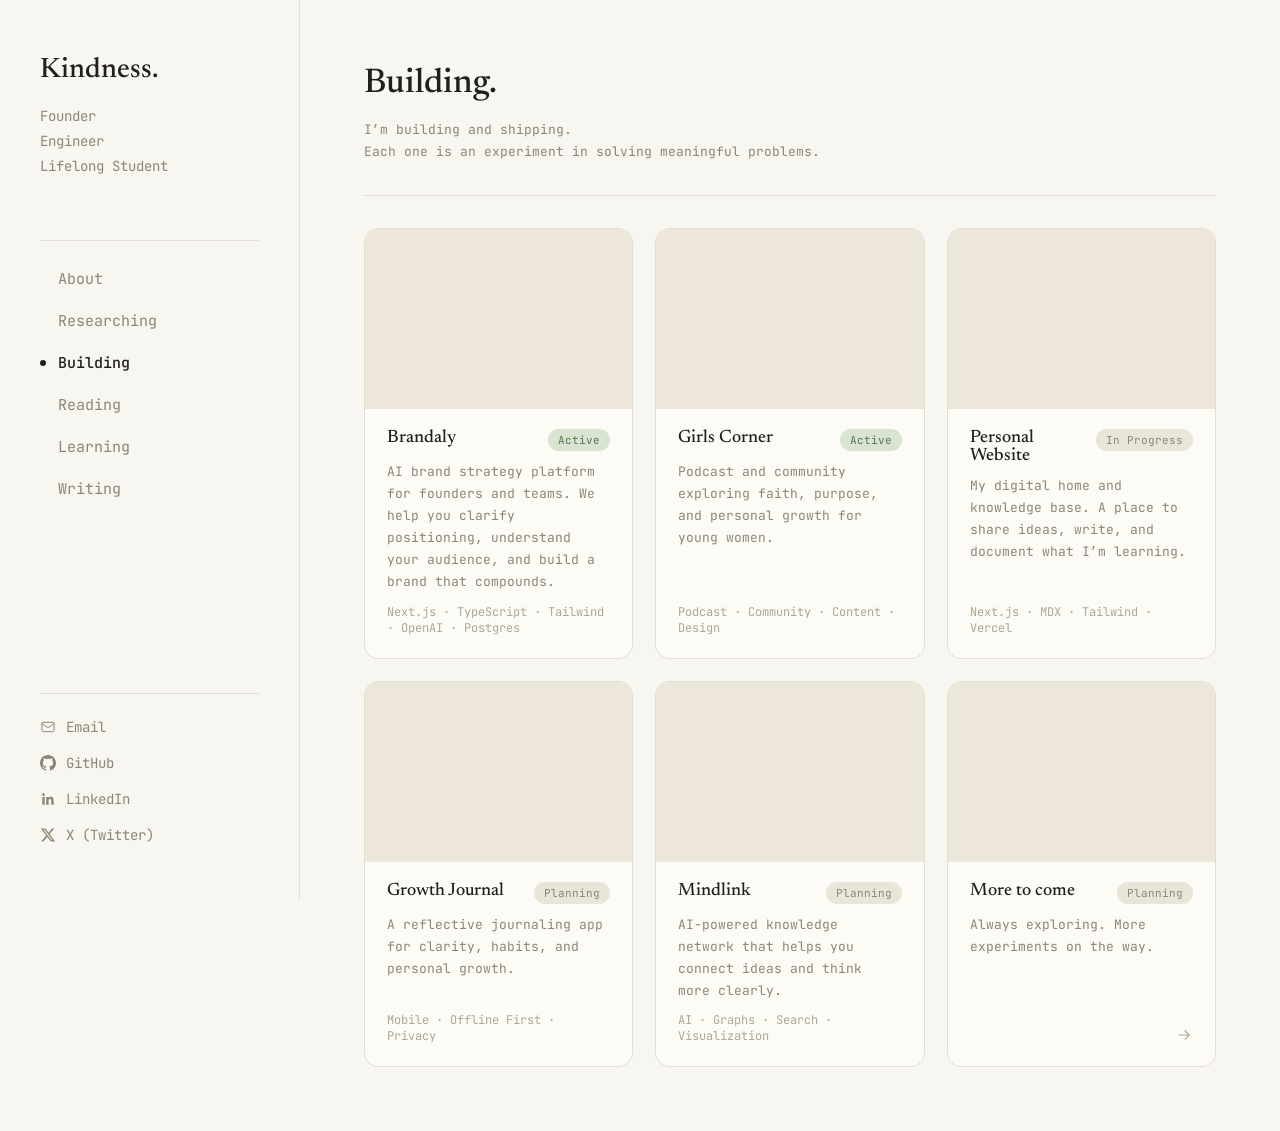
==== building.html @ 27976027 "personal website" ====
<!DOCTYPE html>
<html lang="en">
<head>
<meta charset="UTF-8" />
<meta name="viewport" content="width=device-width, initial-scale=1.0" />
<title>Building — Kindness.</title>
<link rel="preconnect" href="https://fonts.googleapis.com" />
<link rel="preconnect" href="https://fonts.gstatic.com" crossorigin />
<link href="https://fonts.googleapis.com/css2?family=JetBrains+Mono:wght@400;500;600&family=Newsreader:ital,opsz,wght@0,72,400;0,72,500;0,72,600;1,72,400&display=swap" rel="stylesheet" />
<link rel="stylesheet" href="styles.css" />
</head>
<body>
<div class="layout-article">

  <aside class="sidebar">
    <div class="sidebar-top">
      <h1 class="logo">Kindness.</h1>
      <div class="roles">
        <p>Founder</p>
        <p>Engineer</p>
        <p>Lifelong Student</p>
      </div>
    </div>

    <hr class="divider" />

    <nav class="nav">
      <a href="index.html" class="nav-item">About</a>
      <a href="researching.html" class="nav-item">Researching</a>
      <a href="building.html" class="nav-item is-active"><span class="dot"></span>Building</a>
      <a href="reading.html" class="nav-item">Reading</a>
      <a href="learning.html" class="nav-item">Learning</a>
      <a href="#" class="nav-item">Writing</a>
    </nav>

    <div class="sidebar-bottom">
      <hr class="divider" />
      <ul class="social-links">
        <li>
          <a href="mailto:hello@kindness.dev">
            <svg viewBox="0 0 24 24" fill="none" stroke="currentColor" stroke-width="1.5"><rect x="3" y="5" width="18" height="14" rx="2"/><path d="M3 7l9 6 9-6"/></svg>
            Email
          </a>
        </li>
        <li>
          <a href="#" target="_blank" rel="noopener">
            <svg viewBox="0 0 24 24" fill="currentColor" stroke="none"><path d="M12 0c-6.626 0-12 5.373-12 12 0 5.302 3.438 9.8 8.205 11.385.6.111.82-.261.82-.577 0-.285-.01-1.04-.015-2.04-3.338.726-4.042-1.61-4.042-1.61-.546-1.385-1.333-1.755-1.333-1.755-1.089-.745.084-.729.084-.729 1.205.084 1.838 1.236 1.838 1.236 1.07 1.835 2.809 1.305 3.495.998.108-.776.417-1.305.76-1.605-2.665-.305-5.466-1.334-5.466-5.93 0-1.31.469-2.381 1.236-3.221-.124-.303-.535-1.524.117-3.176 0 0 1.008-.322 3.301 1.23.957-.266 1.983-.399 3.003-.404 1.02.005 2.047.138 3.006.404 2.291-1.552 3.297-1.23 3.297-1.23.653 1.653.242 2.874.118 3.176.77.84 1.235 1.911 1.235 3.221 0 4.609-2.807 5.624-5.479 5.921.43.372.823 1.102.823 2.222 0 1.606-.014 2.898-.014 3.293 0 .319.218.694.825.576C20.565 21.797 24 17.302 24 12c0-6.627-5.373-12-12-12z"/></svg>
            GitHub
          </a>
        </li>
        <li>
          <a href="#" target="_blank" rel="noopener">
            <svg viewBox="0 0 24 24" fill="currentColor" stroke="none"><path d="M20.447 20.452h-3.554v-5.569c0-1.328-.025-3.037-1.852-3.037-1.853 0-2.136 1.445-2.136 2.939v5.667H9.351V9h3.414v1.561h.046c.477-.9 1.637-1.85 3.37-1.85 3.601 0 4.267 2.37 4.267 5.455v6.286zM5.337 7.433c-1.144 0-2.063-.926-2.063-2.065 0-1.138.92-2.063 2.063-2.063 1.14 0 2.064.925 2.064 2.063 0 1.139-.925 2.065-2.064 2.065zM7.119 20.452H3.555V9h3.564v11.452z"/></svg>
            LinkedIn
          </a>
        </li>
        <li>
          <a href="#" target="_blank" rel="noopener">
            <svg viewBox="0 0 24 24" fill="currentColor" stroke="none"><path d="M18.244 2.25h3.308l-7.227 8.26 8.502 11.24H16.17l-5.214-6.817L4.99 21.75H1.68l7.73-8.835L1.254 2.25H8.08l4.713 6.231zm-1.161 17.52h1.833L7.084 4.126H5.117z"/></svg>
            X (Twitter)
          </a>
        </li>
      </ul>
    </div>
  </aside>

  <div class="article-row">
    <main class="article building-page">
      <h2 class="article-title building-title">Building.</h2>
      <p class="article-subtitle">I&rsquo;m building and shipping.<br />Each one is an experiment in solving meaningful problems.</p>

      <hr class="divider" />

      <div class="building-grid">

        <a href="#" class="card">
          <div class="card-image"></div>
          <div class="card-body">
            <div class="card-top">
              <h3 class="card-title">Brandaly</h3>
              <span class="badge badge--active">Active</span>
            </div>
            <p class="card-desc">AI brand strategy platform for founders and teams. We help you clarify positioning, understand your audience, and build a brand that compounds.</p>
            <p class="card-tags">Next.js &middot; TypeScript &middot; Tailwind &middot; OpenAI &middot; Postgres</p>
          </div>
        </a>

        <a href="#" class="card">
          <div class="card-image"></div>
          <div class="card-body">
            <div class="card-top">
              <h3 class="card-title">Girls Corner</h3>
              <span class="badge badge--active">Active</span>
            </div>
            <p class="card-desc">Podcast and community exploring faith, purpose, and personal growth for young women.</p>
            <p class="card-tags">Podcast &middot; Community &middot; Content &middot; Design</p>
          </div>
        </a>

        <a href="#" class="card">
          <div class="card-image"></div>
          <div class="card-body">
            <div class="card-top">
              <h3 class="card-title">Personal Website</h3>
              <span class="badge badge--neutral">In Progress</span>
            </div>
            <p class="card-desc">My digital home and knowledge base. A place to share ideas, write, and document what I&rsquo;m learning.</p>
            <p class="card-tags">Next.js &middot; MDX &middot; Tailwind &middot; Vercel</p>
          </div>
        </a>

        <a href="#" class="card">
          <div class="card-image"></div>
          <div class="card-body">
            <div class="card-top">
              <h3 class="card-title">Growth Journal</h3>
              <span class="badge badge--neutral">Planning</span>
            </div>
            <p class="card-desc">A reflective journaling app for clarity, habits, and personal growth.</p>
            <p class="card-tags">Mobile &middot; Offline First &middot; Privacy</p>
          </div>
        </a>

        <a href="#" class="card">
          <div class="card-image"></div>
          <div class="card-body">
            <div class="card-top">
              <h3 class="card-title">Mindlink</h3>
              <span class="badge badge--neutral">Planning</span>
            </div>
            <p class="card-desc">AI-powered knowledge network that helps you connect ideas and think more clearly.</p>
            <p class="card-tags">AI &middot; Graphs &middot; Search &middot; Visualization</p>
          </div>
        </a>

        <a href="#" class="card">
          <div class="card-image"></div>
          <div class="card-body">
            <div class="card-top">
              <h3 class="card-title">More to come</h3>
              <span class="badge badge--neutral">Planning</span>
            </div>
            <p class="card-desc">Always exploring. More experiments on the way.</p>
            <span class="card-arrow">
              <svg viewBox="0 0 24 24" fill="none" stroke="currentColor" stroke-width="1.5"><path d="M5 12h14M13 6l6 6-6 6"/></svg>
            </span>
          </div>
        </a>

      </div>
    </main>
  </div>

</div>
</body>
</html>
---- styles.css ----
:root {
  --bg: #f8f6f0;
  --border: #e3ded2;
  --text: #211f1a;
  --text-muted: #8c8675;
  --text-faint: #aca896;
  --sage: #d9e3d1;
  --sage-icon: #3a4632;
  --accent-green: #517a4c;
  --card-bg: #fcfbf6;
  --placeholder-bg: #ece7da;
  --badge-neutral-bg: #e9e5d9;
  --sage-light: #e7efe1;
  --sage-track: #d6e0cc;
  --cover-bg: #f4f0e3;

  --font-serif: "Newsreader", Georgia, serif;
  --font-mono: "JetBrains Mono", ui-monospace, monospace;
}

* {
  box-sizing: border-box;
}

html, body {
  margin: 0;
  padding: 0;
  background: var(--bg);
  color: var(--text);
}

body {
  font-family: var(--font-mono);
}

a {
  color: inherit;
  text-decoration: none;
}

.divider {
  border: none;
  border-top: 1px solid var(--border);
  margin: 0;
}

.layout {
  display: flex;
  min-height: 100vh;
}

/* Sidebar */

.sidebar {
  width: 300px;
  flex-shrink: 0;
  position: fixed;
  top: 0;
  left: 0;
  height: 100vh;
  display: flex;
  flex-direction: column;
  justify-content: space-between;
  padding: 56px 40px;
  border-right: 1px solid var(--border);
  overflow-y: auto;
}

.sidebar-top {
  margin-bottom: 32px;
}

.logo {
  font-family: var(--font-serif);
  font-weight: 500;
  font-size: 28px;
  margin: 0 0 20px 0;
  color: var(--text);
}

.roles {
  font-size: 14px;
  color: var(--text-muted);
  line-height: 1.8;
}

.roles p {
  margin: 0;
}

.sidebar .divider {
  margin: 28px 0;
}

.nav {
  display: flex;
  flex-direction: column;
  gap: 22px;
  flex: 1;
}

.nav-item {
  position: relative;
  font-size: 15px;
  color: var(--text-muted);
  padding-left: 18px;
  transition: color 0.15s ease;
}

.nav-item:hover {
  color: var(--text);
}

.nav-item .dot {
  display: none;
}

.nav-item.is-active {
  color: var(--text);
  font-weight: 500;
}

.nav-item.is-active .dot {
  display: inline-block;
  position: absolute;
  left: 0;
  top: 50%;
  transform: translateY(-50%);
  width: 6px;
  height: 6px;
  border-radius: 50%;
  background: var(--text);
}

.sidebar-bottom .divider {
  margin-bottom: 24px;
}

.social-links {
  list-style: none;
  margin: 0;
  padding: 0;
  display: flex;
  flex-direction: column;
  gap: 18px;
}

.social-links a {
  display: flex;
  align-items: center;
  gap: 10px;
  font-size: 14px;
  color: var(--text-muted);
  transition: color 0.15s ease;
}

.social-links a:hover {
  color: var(--text);
}

.social-links svg {
  width: 16px;
  height: 16px;
}

/* Content */

.content {
  flex: 1;
  margin-left: 300px;
  padding: 88px 64px;
}

.content-inner {
  max-width: 480px;
}

.headline {
  font-family: var(--font-serif);
  font-weight: 500;
  font-size: 42px;
  margin: 0 0 28px 0;
  color: var(--text);
  line-height: 1.15;
}

.intro {
  font-size: 15px;
  line-height: 1.8;
  color: var(--text-muted);
  margin: 0 0 18px 0;
}

.content .divider {
  margin: 32px 0;
}

.label {
  font-size: 12px;
  letter-spacing: 0.12em;
  text-transform: uppercase;
  color: var(--text-faint);
  margin: 0 0 8px 0;
}

.current-list {
  list-style: none;
  margin: 0;
  padding: 0;
}

.current-list li {
  display: flex;
  align-items: center;
  gap: 16px;
  padding: 18px 0;
  border-bottom: 1px solid var(--border);
}

.current-list li:last-child {
  border-bottom: none;
}

.icon-circle {
  flex-shrink: 0;
  width: 40px;
  height: 40px;
  border-radius: 50%;
  background: var(--sage);
  color: var(--sage-icon);
  display: flex;
  align-items: center;
  justify-content: center;
}

.icon-circle svg {
  width: 18px;
  height: 18px;
}

.current-text {
  display: flex;
  flex-direction: column;
  gap: 4px;
  min-width: 0;
}

.current-title {
  font-size: 15px;
  font-weight: 600;
  color: var(--text);
}

.current-desc {
  font-size: 13px;
  color: var(--text-muted);
}

.arrow {
  margin-left: auto;
  flex-shrink: 0;
  color: var(--text-faint);
  display: flex;
  transition: transform 0.15s ease, color 0.15s ease;
}

.arrow svg {
  width: 18px;
  height: 18px;
}

.current-list li:hover .arrow {
  color: var(--text);
  transform: translateX(3px);
}

.updated {
  font-size: 13px;
  color: var(--text-faint);
  margin: 48px 0 0 0;
}

/* Responsive */

@media (max-width: 860px) {
  .content {
    padding: 64px 40px;
  }
}

@media (max-width: 768px) {
  .layout {
    flex-direction: column;
  }

  .sidebar {
    position: static;
    width: 100%;
    height: auto;
    border-right: none;
    border-bottom: 1px solid var(--border);
    padding: 40px 28px;
  }

  .nav {
    flex-direction: row;
    flex-wrap: wrap;
    gap: 16px 24px;
  }

  .sidebar-bottom {
    margin-top: 32px;
  }

  .social-links {
    flex-direction: row;
    flex-wrap: wrap;
    gap: 16px 24px;
  }

  .content {
    margin-left: 0;
    padding: 48px 28px;
  }

  .headline {
    font-size: 34px;
  }
}

@media (max-width: 480px) {
  .content-inner {
    max-width: 100%;
  }

  .current-list li {
    align-items: flex-start;
  }
}

/* Article page (Researching, etc.) */

.layout-article {
  display: flex;
  min-height: 100vh;
}

.article-row {
  flex: 1;
  margin-left: 300px;
  display: flex;
  align-items: flex-start;
}

.article {
  flex: 1;
  max-width: 920px;
  padding: 64px 64px;
}

.article-title {
  font-family: var(--font-serif);
  font-weight: 500;
  font-size: 28px;
  line-height: 1.2;
  margin: 0 0 14px 0;
  color: var(--text);
}

.article-subtitle {
  font-size: 13px;
  line-height: 1.7;
  color: var(--text-muted);
  max-width: 640px;
  margin: 0 0 20px 0;
}

.meta {
  font-size: 12px;
  line-height: 1.9;
}

.meta p {
  margin: 0;
}

.meta-label {
  color: var(--text-muted);
}

.status-active {
  color: var(--accent-green);
}

.article .divider {
  margin: 32px 0;
}

.section-heading {
  font-family: var(--font-serif);
  font-weight: 500;
  font-size: 19px;
  margin: 0 0 14px 0;
  color: var(--text);
}

.section-body {
  font-size: 13px;
  line-height: 1.8;
  color: var(--text-muted);
  margin: 0;
  max-width: 720px;
}

.section-list {
  list-style: none;
  margin: 0;
  padding: 0;
  display: flex;
  flex-direction: column;
  gap: 8px;
}

.section-list li {
  position: relative;
  padding-left: 18px;
  font-size: 13px;
  line-height: 1.7;
  color: var(--text-muted);
  max-width: 720px;
}

.section-list li::before {
  content: "\2022";
  position: absolute;
  left: 0;
  color: var(--text-faint);
}

.section-list--refs li {
  font-size: 12px;
}

@media (max-width: 768px) {
  .article-row {
    margin-left: 0;
    flex-direction: column;
  }

  .article {
    padding: 48px 28px;
    max-width: 100%;
  }
}

/* Building page */

.building-page {
  max-width: 1120px;
}

.building-title {
  font-size: 34px;
}

.building-grid {
  display: grid;
  grid-template-columns: repeat(3, 1fr);
  gap: 22px;
}

.card {
  display: flex;
  flex-direction: column;
  background: var(--card-bg);
  border: 1px solid var(--border);
  border-radius: 14px;
  overflow: hidden;
  transition: border-color 0.15s ease;
}

.card:hover {
  border-color: var(--text-faint);
}

.card-image {
  height: 180px;
  background: var(--placeholder-bg);
  flex-shrink: 0;
}

.card-body {
  display: flex;
  flex-direction: column;
  gap: 10px;
  flex: 1;
  padding: 20px 22px 22px;
}

.card-top {
  display: flex;
  align-items: flex-start;
  justify-content: space-between;
  gap: 12px;
}

.card-title {
  font-family: var(--font-serif);
  font-weight: 500;
  font-size: 18px;
  margin: 0;
  color: var(--text);
}

.badge {
  flex-shrink: 0;
  font-family: var(--font-mono);
  font-size: 11px;
  padding: 4px 10px;
  border-radius: 20px;
  white-space: nowrap;
}

.badge--active {
  background: var(--sage);
  color: var(--accent-green);
}

.badge--neutral {
  background: var(--badge-neutral-bg);
  color: var(--text-muted);
}

.card-desc {
  font-size: 13px;
  line-height: 1.7;
  color: var(--text-muted);
  margin: 0;
  flex: 1;
}

.card-tags {
  font-size: 12px;
  color: var(--text-faint);
  margin: 0;
}

.card-arrow {
  display: flex;
  justify-content: flex-end;
  color: var(--text-faint);
  transition: transform 0.15s ease, color 0.15s ease;
}

.card-arrow svg {
  width: 18px;
  height: 18px;
}

.card:hover .card-arrow {
  color: var(--text);
  transform: translateX(3px);
}

@media (max-width: 1100px) {
  .building-grid {
    grid-template-columns: repeat(2, 1fr);
  }
}

@media (max-width: 700px) {
  .building-grid {
    grid-template-columns: 1fr;
  }
}

/* Reading page */

.reading-section + .reading-section {
  margin-top: 40px;
}

.section-row {
  display: flex;
  align-items: baseline;
  justify-content: space-between;
  margin-bottom: 16px;
}

.section-row .section-heading {
  margin-bottom: 0;
}

.view-link {
  display: inline-flex;
  align-items: center;
  gap: 6px;
  font-size: 13px;
  color: var(--accent-green);
  transition: opacity 0.15s ease;
}

.view-link svg {
  width: 14px;
  height: 14px;
}

.view-link:hover {
  opacity: 0.7;
}

.book-cover {
  flex-shrink: 0;
  border-radius: 6px;
  border: 1px solid var(--border);
  display: flex;
  flex-direction: column;
  justify-content: space-between;
  overflow: hidden;
}

.book-cover-title {
  font-family: var(--font-serif);
  line-height: 1.25;
}

.book-cover-author {
  font-size: 10px;
  letter-spacing: 0.08em;
  text-transform: uppercase;
  font-weight: 600;
}

.current-book-card {
  display: flex;
  align-items: flex-start;
  gap: 32px;
  background: var(--sage-light);
  border-radius: 16px;
  padding: 32px;
}

.current-book-card .book-cover {
  width: 140px;
  height: 190px;
  background: var(--cover-bg);
  padding: 18px;
}

.current-book-card .book-cover-title {
  font-style: italic;
  font-size: 17px;
  color: var(--text);
}

.current-book-card .book-cover-author {
  color: var(--text-muted);
}

.current-book-info {
  flex: 1;
  min-width: 0;
  display: flex;
  flex-direction: column;
  gap: 10px;
}

.current-book-title {
  font-family: var(--font-serif);
  font-weight: 500;
  font-size: 22px;
  margin: 0;
  color: var(--text);
}

.current-book-author {
  font-size: 13px;
  color: var(--text-muted);
  margin: 0;
}

.badge--reading {
  align-self: flex-start;
  background: #cfe0c2;
  color: var(--accent-green);
}

.progress-row {
  display: flex;
  justify-content: space-between;
  font-size: 12px;
  color: var(--text-muted);
  margin-top: 14px;
}

.progress-bar {
  width: 100%;
  height: 6px;
  background: var(--sage-track);
  border-radius: 4px;
  overflow: hidden;
  margin-top: 6px;
}

.progress-fill {
  height: 100%;
  background: var(--accent-green);
  border-radius: 4px;
}

.current-book-why {
  width: 220px;
  flex-shrink: 0;
  display: flex;
  flex-direction: column;
  gap: 8px;
}

.current-book-why h5 {
  font-size: 13px;
  font-weight: 600;
  color: var(--text);
  margin: 0;
}

.current-book-why p {
  font-size: 13px;
  line-height: 1.6;
  color: var(--text-muted);
  margin: 0;
}

.finished-grid {
  display: grid;
  grid-template-columns: repeat(3, 1fr);
  gap: 20px;
}

.finished-card {
  display: flex;
  gap: 14px;
  padding: 16px;
  border: 1px solid var(--border);
  border-radius: 12px;
  background: var(--card-bg);
  transition: border-color 0.15s ease;
}

.finished-card:hover {
  border-color: var(--text-faint);
}

.finished-card .book-cover {
  width: 64px;
  height: 88px;
  padding: 8px;
  align-items: center;
  text-align: center;
  justify-content: center;
}

.finished-card .book-cover-title {
  font-size: 11px;
  font-weight: 600;
}

.book-cover--charlie {
  background: #3c3a2c;
}

.book-cover--charlie .book-cover-title {
  color: #f0ede0;
}

.book-cover--deepwork {
  background: #eee9da;
}

.book-cover--deepwork .book-cover-title {
  color: #1c1c1c;
}

.book-cover--atomic {
  background: #fdfcf8;
}

.book-cover--atomic .book-cover-title {
  color: #c0392b;
}

.finished-info {
  display: flex;
  flex-direction: column;
  gap: 4px;
  min-width: 0;
}

.finished-info h4 {
  font-family: var(--font-serif);
  font-weight: 500;
  font-size: 15px;
  line-height: 1.25;
  margin: 0;
  color: var(--text);
}

.finished-author {
  font-size: 12px;
  color: var(--text-muted);
  margin: 0;
}

.finished-date {
  display: flex;
  align-items: center;
  gap: 5px;
  font-size: 11px;
  color: var(--text-faint);
  margin: 4px 0 0 0;
}

.finished-date svg {
  width: 12px;
  height: 12px;
}

.tbr-table-wrap {
  overflow-x: auto;
}

.tbr-table {
  width: 100%;
  border-collapse: collapse;
  font-size: 13px;
  white-space: nowrap;
}

.tbr-table th {
  text-align: left;
  font-size: 11px;
  letter-spacing: 0.08em;
  text-transform: uppercase;
  font-weight: 500;
  color: var(--text-faint);
  padding: 0 0 12px 0;
  border-bottom: 1px solid var(--border);
}

.tbr-table td {
  padding: 14px 16px 14px 0;
  border-bottom: 1px solid var(--border);
  color: var(--text-muted);
  vertical-align: top;
  white-space: normal;
}

.tbr-table tr:last-child td {
  border-bottom: none;
}

.tbr-table td:first-child {
  color: var(--text);
  font-weight: 500;
  white-space: nowrap;
}

.tbr-title {
  display: inline-flex;
  align-items: center;
  gap: 8px;
}

.bookmark-icon {
  flex-shrink: 0;
  width: 13px;
  height: 13px;
  color: var(--text-faint);
}

@media (max-width: 900px) {
  .finished-grid {
    grid-template-columns: 1fr;
  }
}

@media (max-width: 700px) {
  .current-book-card {
    flex-direction: column;
  }

  .current-book-why {
    width: 100%;
  }
}

/* Learning page */

.learning-tabs {
  display: flex;
  gap: 28px;
  border-bottom: 1px solid var(--border);
  margin-bottom: 32px;
}

.tab-item {
  font-size: 13px;
  color: var(--text-muted);
  padding-bottom: 12px;
  position: relative;
  transition: color 0.15s ease;
}

.tab-item:hover {
  color: var(--text);
}

.tab-item.is-active {
  color: var(--text);
  font-weight: 600;
}

.tab-item.is-active::after {
  content: "";
  position: absolute;
  left: 0;
  right: 0;
  bottom: -1px;
  height: 2px;
  background: var(--text);
}

.learning-grid {
  grid-template-columns: repeat(3, 1fr);
}

.learning-illustration {
  display: flex;
  align-items: center;
  justify-content: center;
  gap: 10px;
  color: var(--text-muted);
}

.diagram-icon {
  width: 70px;
  height: 50px;
}

.diagram-icon--wide {
  width: 160px;
  height: 90px;
}

.diagram-box {
  flex-shrink: 0;
  border: 1px solid var(--border);
  border-radius: 6px;
  background: var(--card-bg);
  padding: 8px 12px;
  font-size: 10px;
  font-weight: 600;
  letter-spacing: 0.04em;
  color: var(--text);
  text-align: center;
  line-height: 1.3;
  white-space: nowrap;
}

.diagram-box--tall {
  padding: 14px 12px;
}

.diagram-arrow {
  color: var(--text-faint);
  font-size: 16px;
}

.token-grid {
  display: grid;
  grid-template-columns: repeat(3, 12px);
  grid-template-rows: repeat(3, 12px);
  gap: 3px;
}

.token-grid span {
  background: var(--card-bg);
  border: 1px solid var(--border);
  border-radius: 2px;
}

.token-stack {
  display: flex;
  flex-direction: column;
  gap: 3px;
}

.token-stack span {
  width: 12px;
  height: 12px;
  background: var(--sage);
  border-radius: 2px;
}

.doc-stack {
  position: relative;
  width: 46px;
  height: 50px;
  margin-right: 4px;
}

.doc-card {
  position: absolute;
  width: 38px;
  height: 28px;
  border: 1px solid var(--border);
  border-radius: 3px;
  background: var(--card-bg);
}

.doc-card:nth-child(1) {
  top: 0;
  left: 0;
}

.doc-card:nth-child(2) {
  top: 4px;
  left: 4px;
}

.doc-card:nth-child(3) {
  top: 8px;
  left: 8px;
  background: var(--sage);
}

.doc-label {
  position: absolute;
  bottom: -16px;
  left: 0;
  width: 56px;
  font-size: 8px;
  letter-spacing: 0.06em;
  text-transform: uppercase;
  color: var(--text-faint);
}

.learning-illustration--chart {
  position: relative;
}

.chart-legend {
  position: absolute;
  top: 14px;
  right: 16px;
  display: flex;
  flex-direction: column;
  gap: 4px;
  font-size: 9px;
  letter-spacing: 0.03em;
  text-transform: uppercase;
  color: var(--text-muted);
}

.chart-legend span {
  display: flex;
  align-items: center;
  gap: 6px;
}

.legend-line {
  width: 14px;
  height: 0;
  border-top: 1.4px solid var(--text);
}

.legend-line--dashed {
  border-top-style: dashed;
}

.card-category {
  font-size: 11px;
  letter-spacing: 0.08em;
  text-transform: uppercase;
  color: var(--accent-green);
  margin: 0;
}

.learning-card .card-title {
  font-size: 19px;
  line-height: 1.3;
}

.card-footer {
  display: flex;
  align-items: center;
  justify-content: space-between;
  margin-top: auto;
}

.card-meta {
  font-size: 12px;
  color: var(--text-faint);
}

.learning-empty {
  display: none;
  text-align: center;
  font-size: 13px;
  color: var(--text-faint);
  margin: 40px 0 0 0;
}

.learning-empty.is-visible {
  display: block;
}

@media (max-width: 1100px) {
  .learning-grid {
    grid-template-columns: repeat(2, 1fr);
  }
}

@media (max-width: 700px) {
  .learning-grid {
    grid-template-columns: 1fr;
  }

  .learning-tabs {
    flex-wrap: wrap;
    gap: 16px 20px;
  }
}
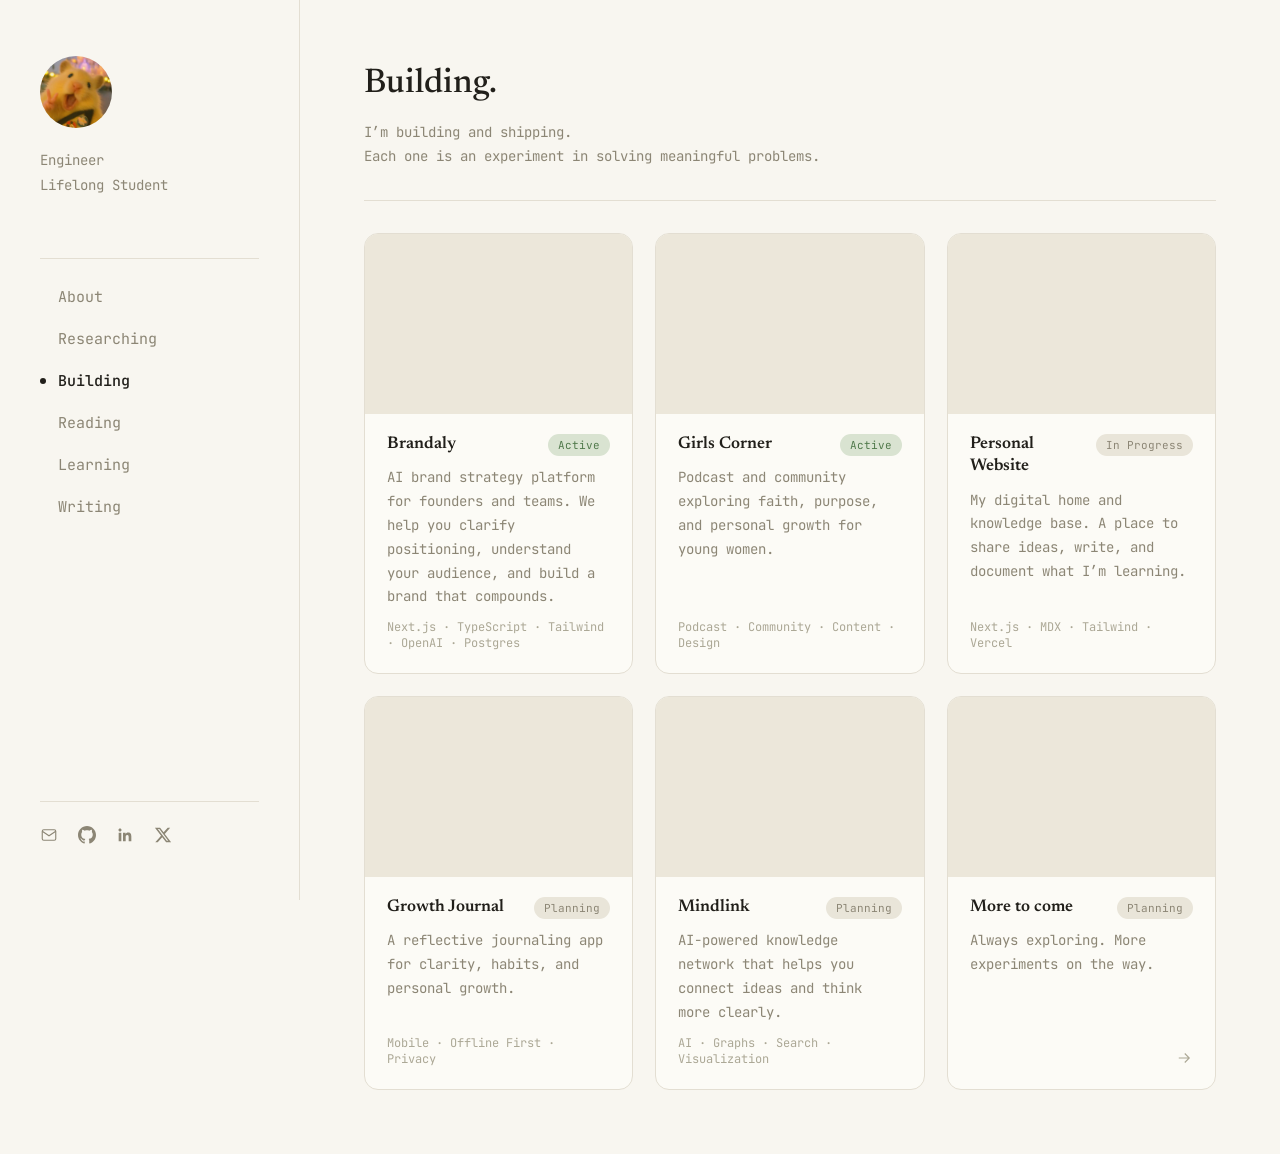
==== commit 11c8b5bd: "favicon added" ====
--- a/building.html
+++ b/building.html
@@ -7,6 +7,9 @@
 <link rel="preconnect" href="https://fonts.googleapis.com" />
 <link rel="preconnect" href="https://fonts.gstatic.com" crossorigin />
 <link href="https://fonts.googleapis.com/css2?family=JetBrains+Mono:wght@400;500;600&family=Newsreader:ital,opsz,wght@0,72,400;0,72,500;0,72,600;1,72,400&display=swap" rel="stylesheet" />
+<link rel="icon" type="image/png" sizes="32x32" href="assets/favicon-32.png" />
+<link rel="icon" type="image/png" sizes="192x192" href="assets/favicon-192.png" />
+<link rel="apple-touch-icon" href="assets/apple-touch-icon.png" />
 <link rel="stylesheet" href="styles.css" />
 </head>
 <body>
@@ -14,9 +17,8 @@
 
   <aside class="sidebar">
     <div class="sidebar-top">
-      <h1 class="logo">Kindness.</h1>
+      <img src="assets/profile.jpg" alt="Profile photo" class="avatar" />
       <div class="roles">
-        <p>Founder</p>
         <p>Engineer</p>
         <p>Lifelong Student</p>
       </div>
@@ -30,34 +32,30 @@
       <a href="building.html" class="nav-item is-active"><span class="dot"></span>Building</a>
       <a href="reading.html" class="nav-item">Reading</a>
       <a href="learning.html" class="nav-item">Learning</a>
-      <a href="#" class="nav-item">Writing</a>
+      <a href="writing.html" class="nav-item">Writing</a>
     </nav>
 
     <div class="sidebar-bottom">
       <hr class="divider" />
       <ul class="social-links">
         <li>
-          <a href="mailto:hello@kindness.dev">
+          <a href="mailto:kindnessezekwe@outlook.com" aria-label="Email">
             <svg viewBox="0 0 24 24" fill="none" stroke="currentColor" stroke-width="1.5"><rect x="3" y="5" width="18" height="14" rx="2"/><path d="M3 7l9 6 9-6"/></svg>
-            Email
           </a>
         </li>
         <li>
-          <a href="#" target="_blank" rel="noopener">
+          <a href="https://github.com/kindness-e" target="_blank" rel="noopener" aria-label="GitHub">
             <svg viewBox="0 0 24 24" fill="currentColor" stroke="none"><path d="M12 0c-6.626 0-12 5.373-12 12 0 5.302 3.438 9.8 8.205 11.385.6.111.82-.261.82-.577 0-.285-.01-1.04-.015-2.04-3.338.726-4.042-1.61-4.042-1.61-.546-1.385-1.333-1.755-1.333-1.755-1.089-.745.084-.729.084-.729 1.205.084 1.838 1.236 1.838 1.236 1.07 1.835 2.809 1.305 3.495.998.108-.776.417-1.305.76-1.605-2.665-.305-5.466-1.334-5.466-5.93 0-1.31.469-2.381 1.236-3.221-.124-.303-.535-1.524.117-3.176 0 0 1.008-.322 3.301 1.23.957-.266 1.983-.399 3.003-.404 1.02.005 2.047.138 3.006.404 2.291-1.552 3.297-1.23 3.297-1.23.653 1.653.242 2.874.118 3.176.77.84 1.235 1.911 1.235 3.221 0 4.609-2.807 5.624-5.479 5.921.43.372.823 1.102.823 2.222 0 1.606-.014 2.898-.014 3.293 0 .319.218.694.825.576C20.565 21.797 24 17.302 24 12c0-6.627-5.373-12-12-12z"/></svg>
-            GitHub
           </a>
         </li>
         <li>
-          <a href="#" target="_blank" rel="noopener">
+          <a href="https://www.linkedin.com/in/kindness-ezekwe-7266771b3/" target="_blank" rel="noopener" aria-label="LinkedIn">
             <svg viewBox="0 0 24 24" fill="currentColor" stroke="none"><path d="M20.447 20.452h-3.554v-5.569c0-1.328-.025-3.037-1.852-3.037-1.853 0-2.136 1.445-2.136 2.939v5.667H9.351V9h3.414v1.561h.046c.477-.9 1.637-1.85 3.37-1.85 3.601 0 4.267 2.37 4.267 5.455v6.286zM5.337 7.433c-1.144 0-2.063-.926-2.063-2.065 0-1.138.92-2.063 2.063-2.063 1.14 0 2.064.925 2.064 2.063 0 1.139-.925 2.065-2.064 2.065zM7.119 20.452H3.555V9h3.564v11.452z"/></svg>
-            LinkedIn
           </a>
         </li>
         <li>
-          <a href="#" target="_blank" rel="noopener">
+          <a href="https://x.com/kindnessezek?s=11" target="_blank" rel="noopener" aria-label="X (Twitter)">
             <svg viewBox="0 0 24 24" fill="currentColor" stroke="none"><path d="M18.244 2.25h3.308l-7.227 8.26 8.502 11.24H16.17l-5.214-6.817L4.99 21.75H1.68l7.73-8.835L1.254 2.25H8.08l4.713 6.231zm-1.161 17.52h1.833L7.084 4.126H5.117z"/></svg>
-            X (Twitter)
           </a>
         </li>
       </ul>
--- a/styles.css
+++ b/styles.css
@@ -70,12 +70,13 @@
   margin-bottom: 32px;
 }
 
-.logo {
-  font-family: var(--font-serif);
-  font-weight: 500;
-  font-size: 28px;
+.avatar {
+  display: block;
+  width: 72px;
+  height: 72px;
+  border-radius: 50%;
+  object-fit: cover;
   margin: 0 0 20px 0;
-  color: var(--text);
 }
 
 .roles {
@@ -141,15 +142,15 @@
   margin: 0;
   padding: 0;
   display: flex;
-  flex-direction: column;
-  gap: 18px;
+  flex-direction: row;
+  align-items: center;
+  gap: 20px;
 }
 
 .social-links a {
   display: flex;
   align-items: center;
-  gap: 10px;
-  font-size: 14px;
+  justify-content: center;
   color: var(--text-muted);
   transition: color 0.15s ease;
 }
@@ -159,8 +160,8 @@
 }
 
 .social-links svg {
-  width: 16px;
-  height: 16px;
+  width: 18px;
+  height: 18px;
 }
 
 /* Content */
@@ -175,18 +176,36 @@
   max-width: 480px;
 }
 
-.headline {
+.bio-section {
+  max-width: 920px;
+  margin-bottom: 48px;
+}
+
+.bio-columns {
+  column-count: 2;
+  column-gap: 48px;
+}
+
+.bio-columns p {
+  font-size: 14px;
+  line-height: 1.7;
+  color: var(--text-muted);
+  margin: 0 0 18px 0;
+}
+
+.headline,
+.article-title {
   font-family: var(--font-serif);
   font-weight: 500;
-  font-size: 42px;
-  margin: 0 0 28px 0;
-  color: var(--text);
-  line-height: 1.15;
+  font-size: 34px;
+  line-height: 1.2;
+  margin: 0 0 16px 0;
+  color: var(--text);
 }
 
 .intro {
-  font-size: 15px;
-  line-height: 1.8;
+  font-size: 14px;
+  line-height: 1.7;
   color: var(--text-muted);
   margin: 0 0 18px 0;
 }
@@ -196,7 +215,7 @@
 }
 
 .label {
-  font-size: 12px;
+  font-size: 11px;
   letter-spacing: 0.12em;
   text-transform: uppercase;
   color: var(--text-faint);
@@ -246,13 +265,15 @@
 }
 
 .current-title {
-  font-size: 15px;
+  font-family: var(--font-serif);
+  font-size: 17px;
   font-weight: 600;
   color: var(--text);
 }
 
 .current-desc {
-  font-size: 13px;
+  font-size: 14px;
+  line-height: 1.7;
   color: var(--text-muted);
 }
 
@@ -275,7 +296,7 @@
 }
 
 .updated {
-  font-size: 13px;
+  font-size: 12px;
   color: var(--text-faint);
   margin: 48px 0 0 0;
 }
@@ -285,6 +306,10 @@
 @media (max-width: 860px) {
   .content {
     padding: 64px 40px;
+  }
+
+  .bio-columns {
+    column-count: 1;
   }
 }
 
@@ -312,19 +337,9 @@
     margin-top: 32px;
   }
 
-  .social-links {
-    flex-direction: row;
-    flex-wrap: wrap;
-    gap: 16px 24px;
-  }
-
   .content {
     margin-left: 0;
     padding: 48px 28px;
-  }
-
-  .headline {
-    font-size: 34px;
   }
 }
 
@@ -358,17 +373,8 @@
   padding: 64px 64px;
 }
 
-.article-title {
-  font-family: var(--font-serif);
-  font-weight: 500;
-  font-size: 28px;
-  line-height: 1.2;
-  margin: 0 0 14px 0;
-  color: var(--text);
-}
-
 .article-subtitle {
-  font-size: 13px;
+  font-size: 14px;
   line-height: 1.7;
   color: var(--text-muted);
   max-width: 640px;
@@ -405,8 +411,8 @@
 }
 
 .section-body {
-  font-size: 13px;
-  line-height: 1.8;
+  font-size: 14px;
+  line-height: 1.7;
   color: var(--text-muted);
   margin: 0;
   max-width: 720px;
@@ -424,7 +430,7 @@
 .section-list li {
   position: relative;
   padding-left: 18px;
-  font-size: 13px;
+  font-size: 14px;
   line-height: 1.7;
   color: var(--text-muted);
   max-width: 720px;
@@ -457,10 +463,6 @@
 
 .building-page {
   max-width: 1120px;
-}
-
-.building-title {
-  font-size: 34px;
 }
 
 .building-grid {
@@ -506,8 +508,9 @@
 
 .card-title {
   font-family: var(--font-serif);
-  font-weight: 500;
-  font-size: 18px;
+  font-weight: 600;
+  font-size: 17px;
+  line-height: 1.3;
   margin: 0;
   color: var(--text);
 }
@@ -532,7 +535,7 @@
 }
 
 .card-desc {
-  font-size: 13px;
+  font-size: 14px;
   line-height: 1.7;
   color: var(--text-muted);
   margin: 0;
@@ -668,13 +671,13 @@
 .current-book-title {
   font-family: var(--font-serif);
   font-weight: 500;
-  font-size: 22px;
+  font-size: 19px;
   margin: 0;
   color: var(--text);
 }
 
 .current-book-author {
-  font-size: 13px;
+  font-size: 12px;
   color: var(--text-muted);
   margin: 0;
 }
@@ -724,8 +727,8 @@
 }
 
 .current-book-why p {
-  font-size: 13px;
-  line-height: 1.6;
+  font-size: 14px;
+  line-height: 1.7;
   color: var(--text-muted);
   margin: 0;
 }
@@ -797,9 +800,9 @@
 
 .finished-info h4 {
   font-family: var(--font-serif);
-  font-weight: 500;
-  font-size: 15px;
-  line-height: 1.25;
+  font-weight: 600;
+  font-size: 17px;
+  line-height: 1.3;
   margin: 0;
   color: var(--text);
 }
@@ -814,7 +817,7 @@
   display: flex;
   align-items: center;
   gap: 5px;
-  font-size: 11px;
+  font-size: 12px;
   color: var(--text-faint);
   margin: 4px 0 0 0;
 }
@@ -831,7 +834,7 @@
 .tbr-table {
   width: 100%;
   border-collapse: collapse;
-  font-size: 13px;
+  font-size: 14px;
   white-space: nowrap;
 }
 
@@ -1085,10 +1088,6 @@
   margin: 0;
 }
 
-.learning-card .card-title {
-  font-size: 19px;
-  line-height: 1.3;
-}
 
 .card-footer {
   display: flex;
@@ -1130,3 +1129,94 @@
     gap: 16px 20px;
   }
 }
+
+/* Writing page */
+
+.writing-year-group {
+  margin-top: 36px;
+}
+
+.writing-year-group:first-of-type {
+  margin-top: 32px;
+}
+
+.writing-year {
+  font-size: 13px;
+  color: var(--text-muted);
+  margin: 0 0 8px 0;
+}
+
+.writing-row {
+  display: grid;
+  grid-template-columns: 90px 1fr 300px 90px;
+  gap: 24px;
+  align-items: start;
+  padding: 16px 0;
+  border-bottom: 1px solid var(--border);
+}
+
+.writing-date {
+  font-size: 12px;
+  color: var(--text-muted);
+  padding-top: 4px;
+}
+
+.writing-title {
+  font-family: var(--font-serif);
+  font-weight: 600;
+  font-size: 17px;
+  line-height: 1.3;
+  color: var(--text);
+  margin: 0;
+  transition: color 0.15s ease;
+}
+
+.writing-row:hover .writing-title {
+  color: var(--accent-green);
+}
+
+.writing-desc {
+  font-size: 14px;
+  line-height: 1.7;
+  color: var(--text-muted);
+  margin: 0;
+  padding-top: 4px;
+}
+
+.writing-time {
+  font-size: 12px;
+  color: var(--text-faint);
+  text-align: right;
+  padding-top: 4px;
+  white-space: nowrap;
+}
+
+@media (max-width: 900px) {
+  .writing-row {
+    grid-template-columns: 70px 1fr;
+  }
+
+  .writing-desc {
+    grid-column: 2 / 3;
+    margin-top: -4px;
+  }
+
+  .writing-time {
+    grid-column: 2 / 3;
+    text-align: left;
+    margin-top: -4px;
+  }
+}
+
+@media (max-width: 600px) {
+  .writing-row {
+    grid-template-columns: 1fr;
+    gap: 6px;
+  }
+
+  .writing-desc,
+  .writing-time {
+    grid-column: 1;
+    text-align: left;
+  }
+}
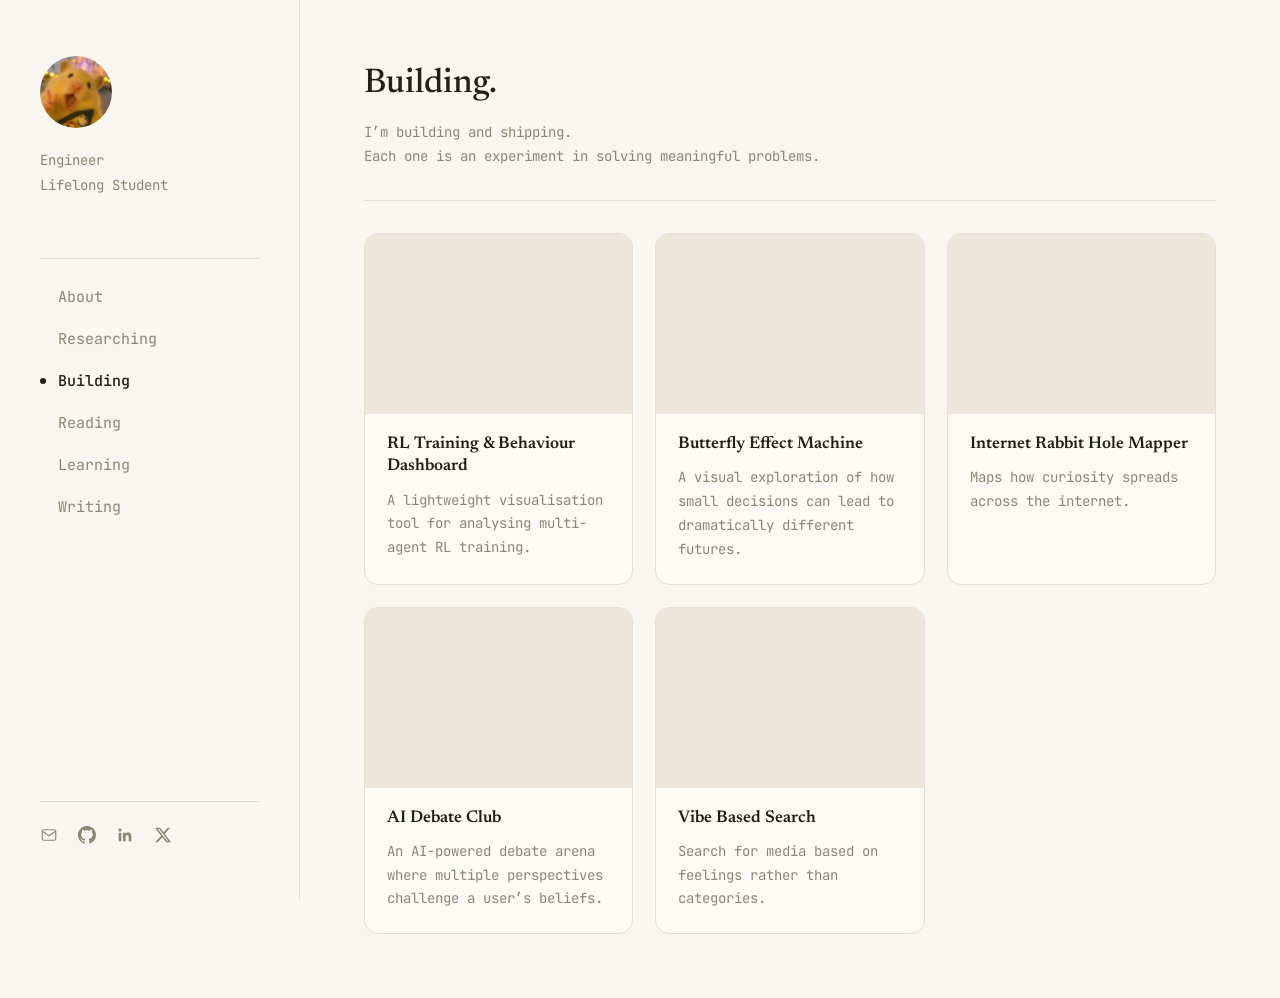
==== commit c1d8164e: "update building.html" ====
--- a/building.html
+++ b/building.html
@@ -74,74 +74,40 @@
         <a href="#" class="card">
           <div class="card-image"></div>
           <div class="card-body">
-            <div class="card-top">
-              <h3 class="card-title">Brandaly</h3>
-              <span class="badge badge--active">Active</span>
-            </div>
-            <p class="card-desc">AI brand strategy platform for founders and teams. We help you clarify positioning, understand your audience, and build a brand that compounds.</p>
-            <p class="card-tags">Next.js &middot; TypeScript &middot; Tailwind &middot; OpenAI &middot; Postgres</p>
+            <h3 class="card-title">RL Training &amp; Behaviour Dashboard</h3>
+            <p class="card-desc">A lightweight visualisation tool for analysing multi-agent RL training.</p>
           </div>
         </a>
 
         <a href="#" class="card">
           <div class="card-image"></div>
           <div class="card-body">
-            <div class="card-top">
-              <h3 class="card-title">Girls Corner</h3>
-              <span class="badge badge--active">Active</span>
-            </div>
-            <p class="card-desc">Podcast and community exploring faith, purpose, and personal growth for young women.</p>
-            <p class="card-tags">Podcast &middot; Community &middot; Content &middot; Design</p>
+            <h3 class="card-title">Butterfly Effect Machine</h3>
+            <p class="card-desc">A visual exploration of how small decisions can lead to dramatically different futures.</p>
           </div>
         </a>
 
         <a href="#" class="card">
           <div class="card-image"></div>
           <div class="card-body">
-            <div class="card-top">
-              <h3 class="card-title">Personal Website</h3>
-              <span class="badge badge--neutral">In Progress</span>
-            </div>
-            <p class="card-desc">My digital home and knowledge base. A place to share ideas, write, and document what I&rsquo;m learning.</p>
-            <p class="card-tags">Next.js &middot; MDX &middot; Tailwind &middot; Vercel</p>
+            <h3 class="card-title">Internet Rabbit Hole Mapper</h3>
+            <p class="card-desc">Maps how curiosity spreads across the internet.</p>
           </div>
         </a>
 
         <a href="#" class="card">
           <div class="card-image"></div>
           <div class="card-body">
-            <div class="card-top">
-              <h3 class="card-title">Growth Journal</h3>
-              <span class="badge badge--neutral">Planning</span>
-            </div>
-            <p class="card-desc">A reflective journaling app for clarity, habits, and personal growth.</p>
-            <p class="card-tags">Mobile &middot; Offline First &middot; Privacy</p>
+            <h3 class="card-title">AI Debate Club</h3>
+            <p class="card-desc">An AI-powered debate arena where multiple perspectives challenge a user&rsquo;s beliefs.</p>
           </div>
         </a>
 
         <a href="#" class="card">
           <div class="card-image"></div>
           <div class="card-body">
-            <div class="card-top">
-              <h3 class="card-title">Mindlink</h3>
-              <span class="badge badge--neutral">Planning</span>
-            </div>
-            <p class="card-desc">AI-powered knowledge network that helps you connect ideas and think more clearly.</p>
-            <p class="card-tags">AI &middot; Graphs &middot; Search &middot; Visualization</p>
-          </div>
-        </a>
-
-        <a href="#" class="card">
-          <div class="card-image"></div>
-          <div class="card-body">
-            <div class="card-top">
-              <h3 class="card-title">More to come</h3>
-              <span class="badge badge--neutral">Planning</span>
-            </div>
-            <p class="card-desc">Always exploring. More experiments on the way.</p>
-            <span class="card-arrow">
-              <svg viewBox="0 0 24 24" fill="none" stroke="currentColor" stroke-width="1.5"><path d="M5 12h14M13 6l6 6-6 6"/></svg>
-            </span>
+            <h3 class="card-title">Vibe Based Search</h3>
+            <p class="card-desc">Search for media based on feelings rather than categories.</p>
           </div>
         </a>
 
--- a/styles.css
+++ b/styles.css
@@ -448,6 +448,10 @@
 }
 
 @media (max-width: 768px) {
+  .layout-article {
+    flex-direction: column;
+  }
+
   .article-row {
     margin-left: 0;
     flex-direction: column;
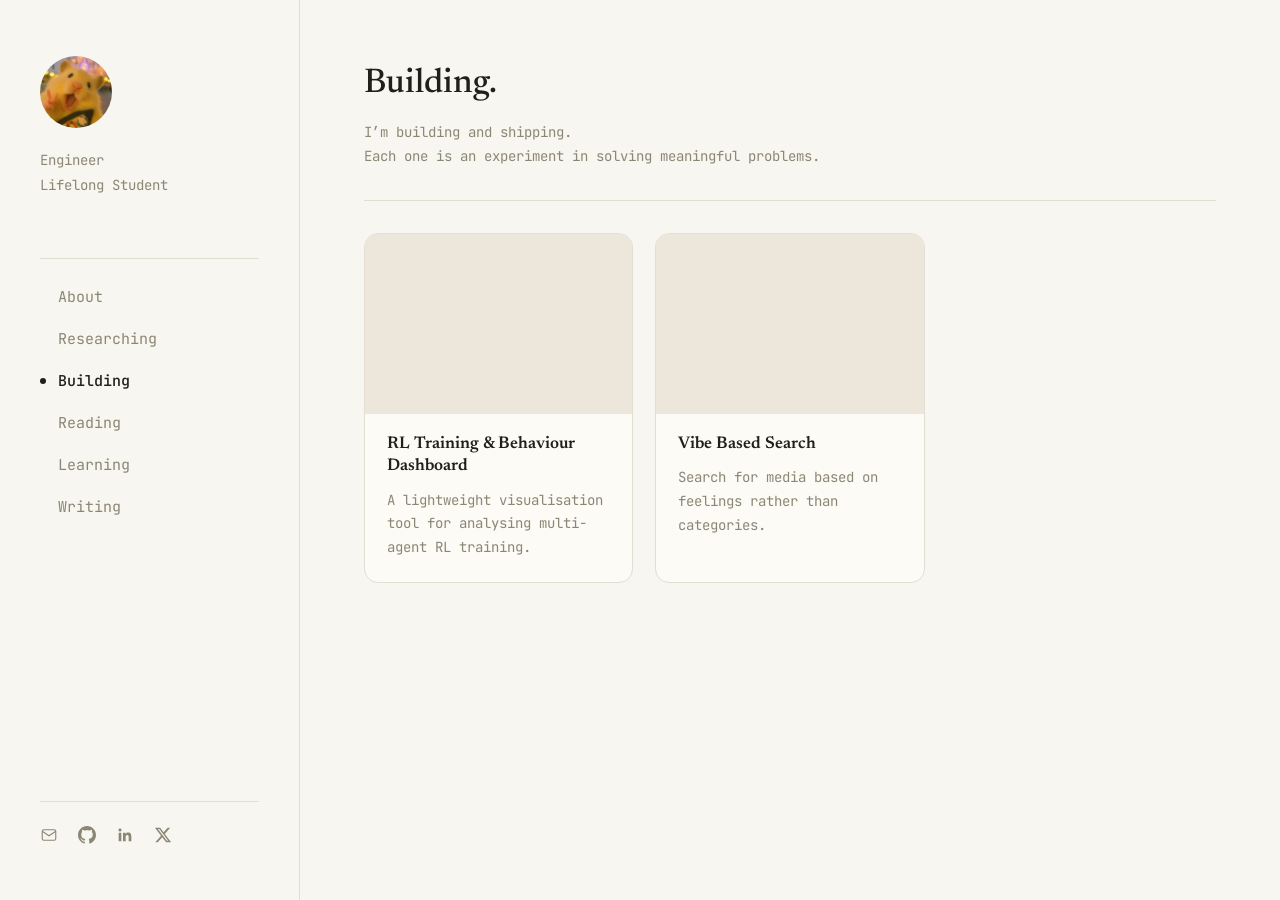
==== commit 944b0ded: "update building.html" ====
--- a/building.html
+++ b/building.html
@@ -82,30 +82,6 @@
         <a href="#" class="card">
           <div class="card-image"></div>
           <div class="card-body">
-            <h3 class="card-title">Butterfly Effect Machine</h3>
-            <p class="card-desc">A visual exploration of how small decisions can lead to dramatically different futures.</p>
-          </div>
-        </a>
-
-        <a href="#" class="card">
-          <div class="card-image"></div>
-          <div class="card-body">
-            <h3 class="card-title">Internet Rabbit Hole Mapper</h3>
-            <p class="card-desc">Maps how curiosity spreads across the internet.</p>
-          </div>
-        </a>
-
-        <a href="#" class="card">
-          <div class="card-image"></div>
-          <div class="card-body">
-            <h3 class="card-title">AI Debate Club</h3>
-            <p class="card-desc">An AI-powered debate arena where multiple perspectives challenge a user&rsquo;s beliefs.</p>
-          </div>
-        </a>
-
-        <a href="#" class="card">
-          <div class="card-image"></div>
-          <div class="card-body">
             <h3 class="card-title">Vibe Based Search</h3>
             <p class="card-desc">Search for media based on feelings rather than categories.</p>
           </div>
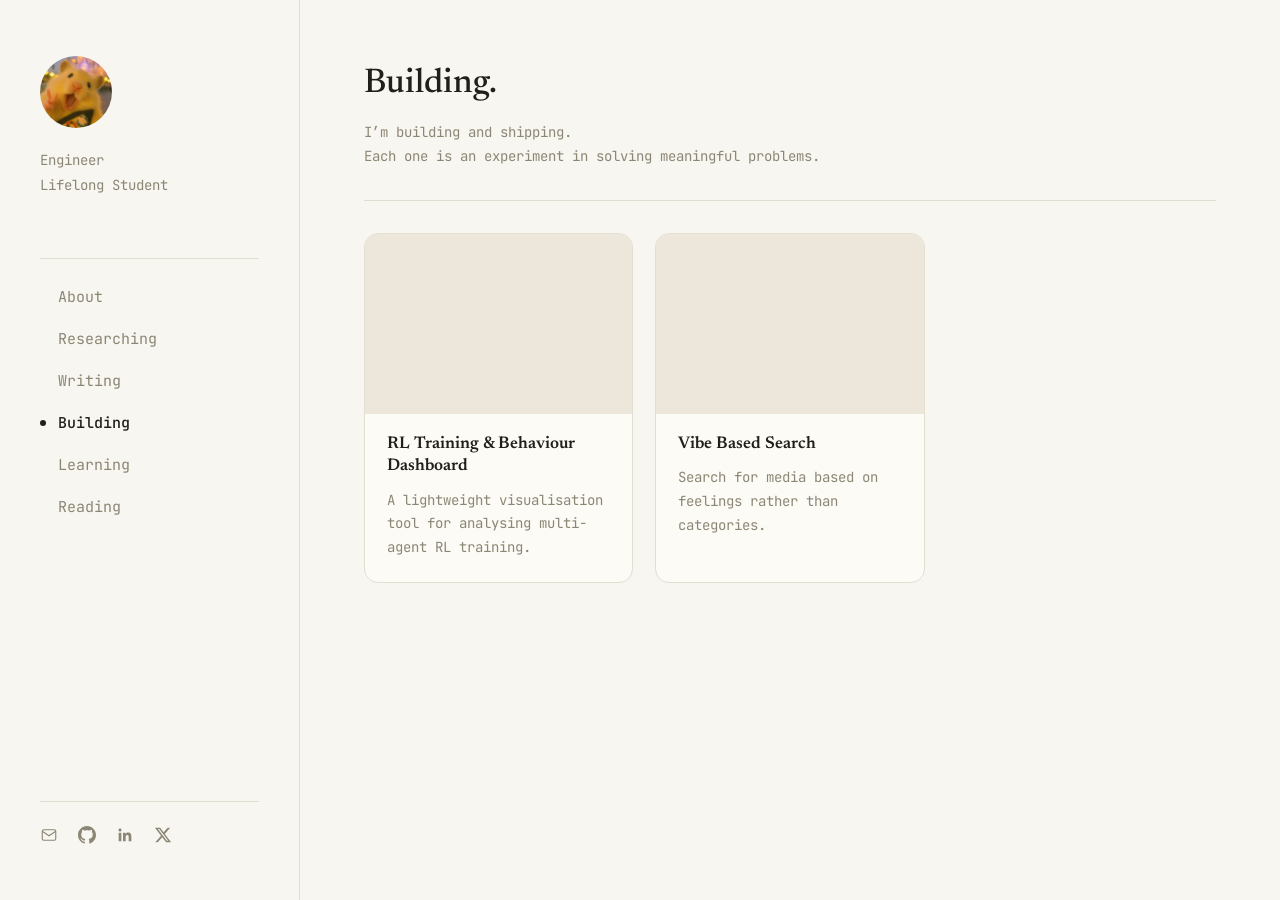
==== commit f4526c04: "website updates" ====
--- a/building.html
+++ b/building.html
@@ -29,10 +29,10 @@
     <nav class="nav">
       <a href="index.html" class="nav-item">About</a>
       <a href="researching.html" class="nav-item">Researching</a>
+      <a href="writing.html" class="nav-item">Writing</a>
       <a href="building.html" class="nav-item is-active"><span class="dot"></span>Building</a>
+      <a href="learning.html" class="nav-item">Learning</a>
       <a href="reading.html" class="nav-item">Reading</a>
-      <a href="learning.html" class="nav-item">Learning</a>
-      <a href="writing.html" class="nav-item">Writing</a>
     </nav>
 
     <div class="sidebar-bottom">
